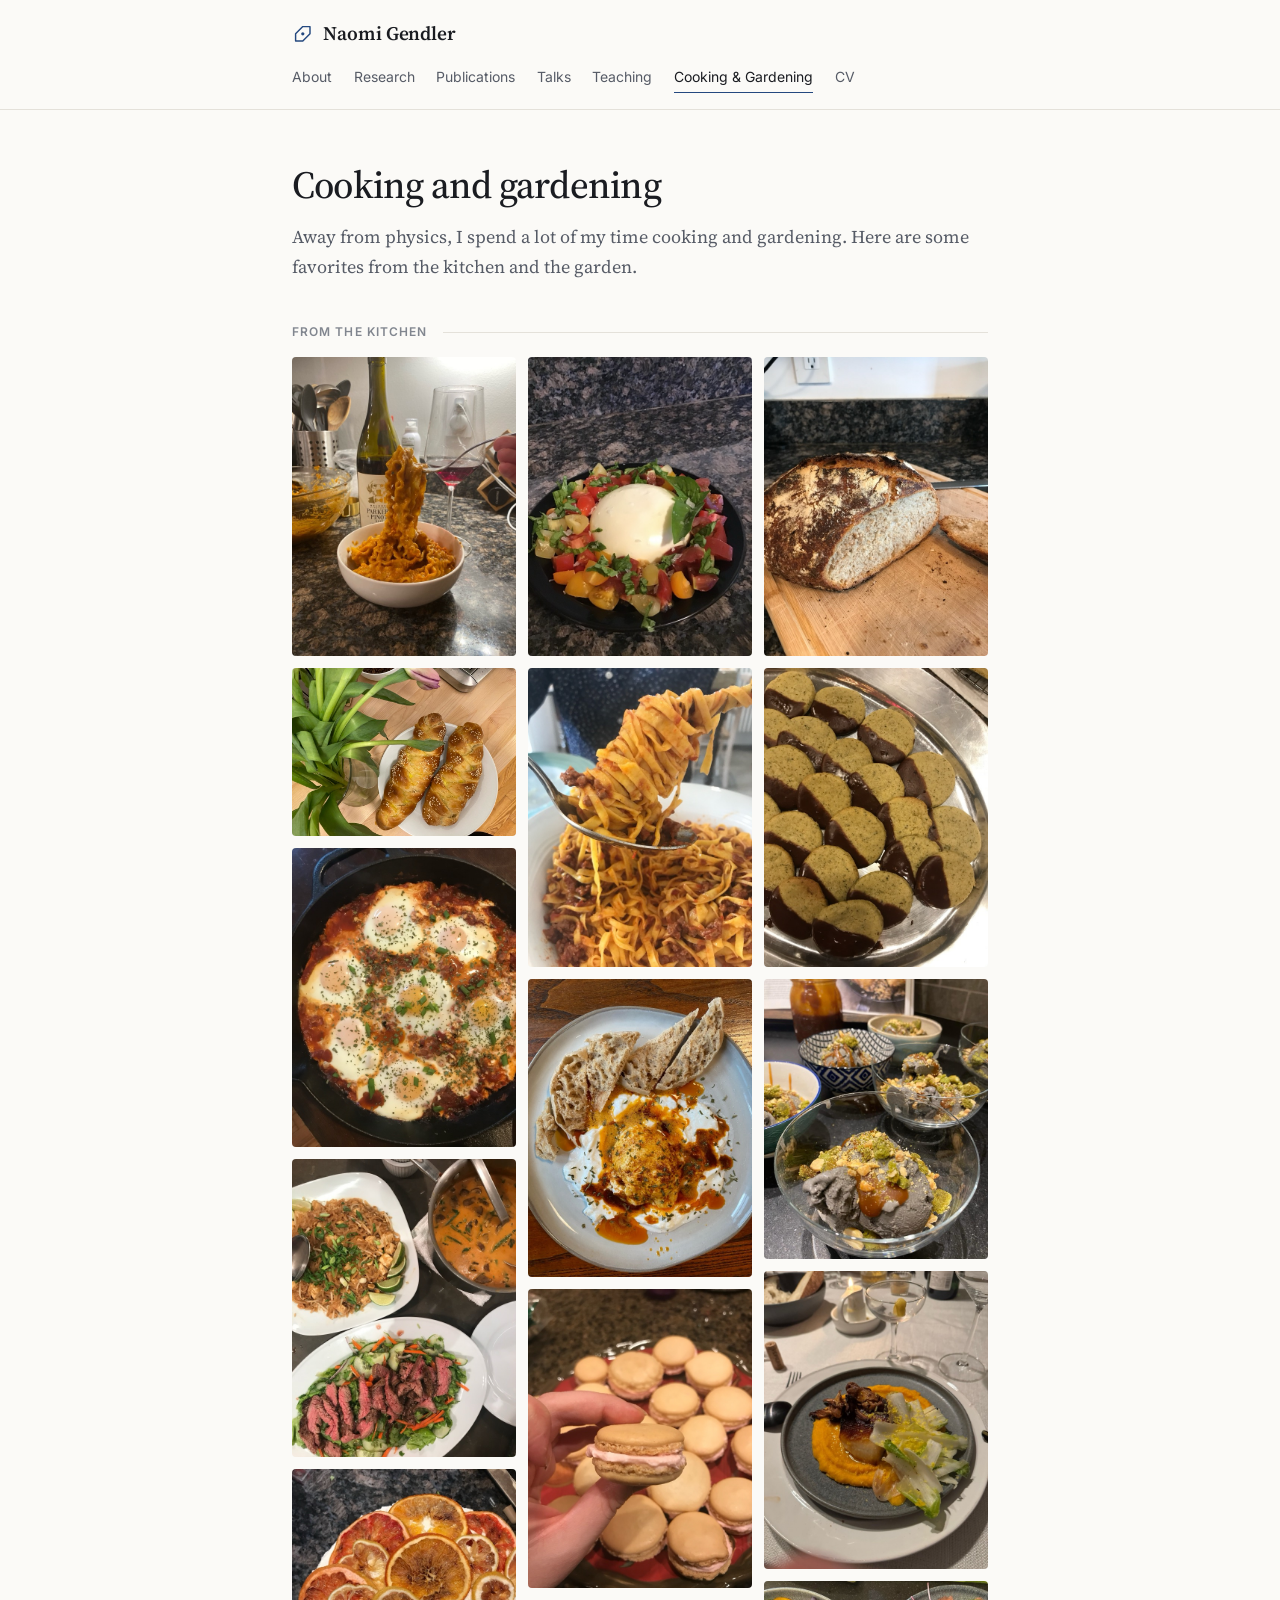
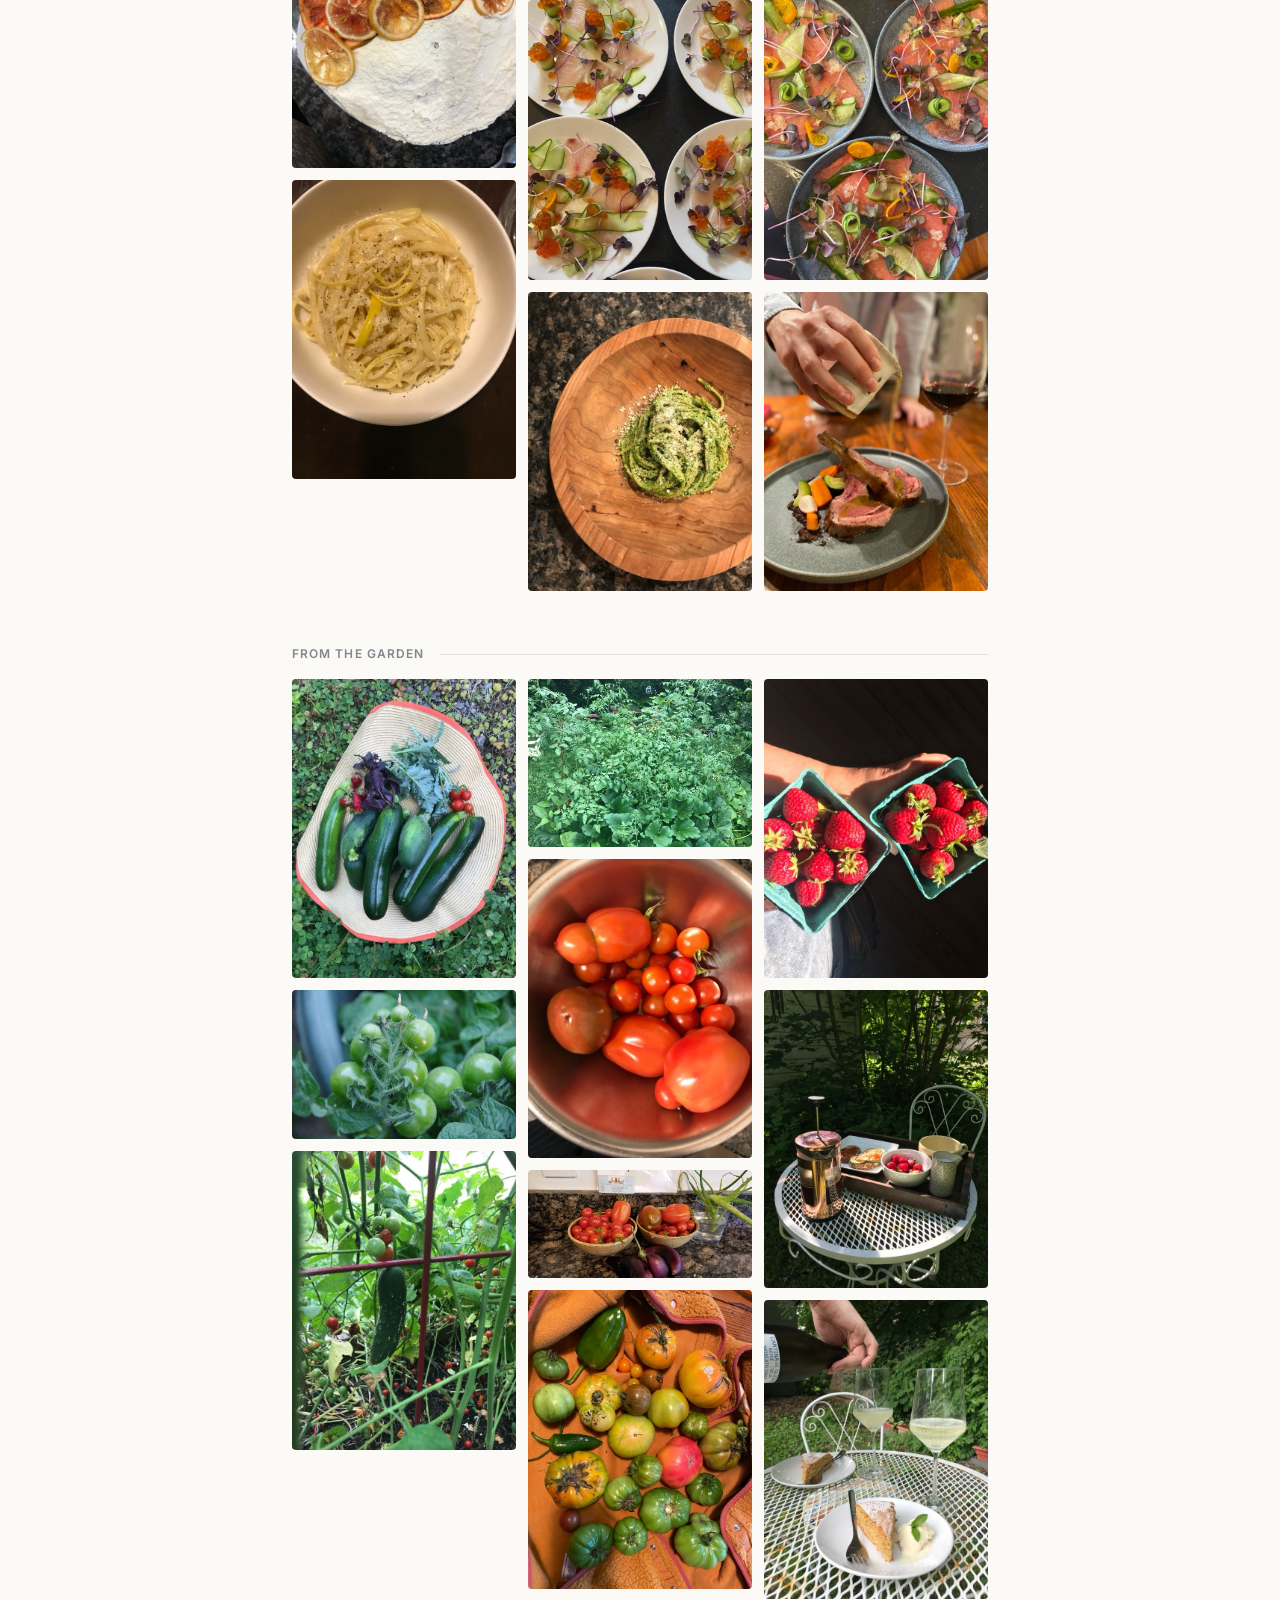
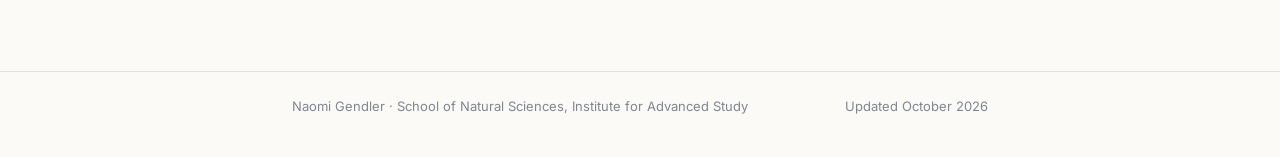
==== cooking-gardening.html @ 165ab345 "Add Cooking and Gardening page Photo gallery with kitchen and garden sections (28 photos, each in a " ====
<!doctype html>
<html lang="en">
<head>
<meta charset="utf-8">
<meta name="viewport" content="width=device-width, initial-scale=1">
<title>Cooking and Gardening · Naomi Gendler</title>
<meta name="description" content="Photos from Naomi Gendler’s garden and kitchen.">
<link rel="canonical" href="https://naomi-gendler.com/cooking-gardening.html">
<meta name="theme-color" content="#fbfaf7" media="(prefers-color-scheme: light)">
<meta name="theme-color" content="#111317" media="(prefers-color-scheme: dark)">
<link rel="icon" href="assets/favicon.svg" type="image/svg+xml">
<link rel="preconnect" href="https://fonts.googleapis.com">
<link rel="preconnect" href="https://fonts.gstatic.com" crossorigin>
<link rel="stylesheet" href="https://fonts.googleapis.com/css2?family=Inter:wght@400;500;600&family=Source+Serif+4:ital,opsz,wght@0,8..60,400..600;1,8..60,400&display=swap">
<link rel="stylesheet" href="assets/style.css">
</head>
<body>
<a class="skip" href="#main">Skip to content</a>

<header class="site-header">
  <div class="wrap">
    <a class="site-name" href="./">
      <svg viewBox="0 0 24 24" aria-hidden="true"><polygon points="20,12 20,4 12,4 4,12 4,20 12,20" fill="none" stroke="var(--accent)" stroke-width="1.6" stroke-linejoin="round"/><circle cx="12" cy="12" r="1.8" fill="var(--accent)"/></svg>
      Naomi Gendler
    </a>
    <nav class="site-nav" aria-label="Main">
      <ul>
        <li><a href="./">About</a></li>
        <li><a href="research.html">Research</a></li>
        <li><a href="publications.html">Publications</a></li>
        <li><a href="talks.html">Talks</a></li>
        <li><a href="teaching.html">Teaching</a></li>
        <li><a href="cooking-gardening.html" aria-current="page">Cooking &amp; Gardening</a></li>
        <li><a href="Gendler_CV.pdf">CV</a></li>
      </ul>
    </nav>
  </div>
</header>

<main id="main">
  <div class="wrap">
    <h1 class="page-title">Cooking and gardening</h1>
    <p class="page-intro">Away from physics, I spend a lot of my time cooking and gardening. Here are some favorites from the kitchen and the garden.</p>

    <section>
      <h2 class="label">From the kitchen</h2>
      <div class="gallery">
        <a href="assets/cooking-gardening/mafaldine-red-pesto.jpg"><img src="assets/cooking-gardening/mafaldine-red-pesto-sm.jpg" alt="Mafaldine in red pesto" width="600" height="800" loading="lazy" decoding="async"></a>
        <a href="assets/cooking-gardening/challah.jpg"><img src="assets/cooking-gardening/challah-sm.jpg" alt="Challah" width="800" height="600" loading="lazy" decoding="async"></a>
        <a href="assets/cooking-gardening/shakshuka.jpg"><img src="assets/cooking-gardening/shakshuka-sm.jpg" alt="Shakshuka" width="600" height="800" loading="lazy" decoding="async"></a>
        <a href="assets/cooking-gardening/thai-dinner.jpg"><img src="assets/cooking-gardening/thai-dinner-sm.jpg" alt="Pad thai, curry and a steak salad" width="600" height="800" loading="lazy" decoding="async"></a>
        <a href="assets/cooking-gardening/chocolate-citrus-cake.jpg"><img src="assets/cooking-gardening/chocolate-citrus-cake-sm.jpg" alt="Chocolate cake with whipped cream frosting and dried citrus" width="600" height="800" loading="lazy" decoding="async"></a>
        <a href="assets/cooking-gardening/pasta-al-limone.jpg"><img src="assets/cooking-gardening/pasta-al-limone-sm.jpg" alt="Pasta al limone" width="600" height="800" loading="lazy" decoding="async"></a>
        <a href="assets/cooking-gardening/homemade-mozzarella.jpg"><img src="assets/cooking-gardening/homemade-mozzarella-sm.jpg" alt="Homemade mozzarella" width="600" height="800" loading="lazy" decoding="async"></a>
        <a href="assets/cooking-gardening/tajarin.jpg"><img src="assets/cooking-gardening/tajarin-sm.jpg" alt="Tajarin in Piedmont" width="600" height="800" loading="lazy" decoding="async"></a>
        <a href="assets/cooking-gardening/cilbir.jpg"><img src="assets/cooking-gardening/cilbir-sm.jpg" alt="Çilbir (Turkish eggs)" width="600" height="800" loading="lazy" decoding="async"></a>
        <a href="assets/cooking-gardening/macarons.jpg"><img src="assets/cooking-gardening/macarons-sm.jpg" alt="Macarons" width="600" height="800" loading="lazy" decoding="async"></a>
        <a href="assets/cooking-gardening/hamachi-crudo.jpg"><img src="assets/cooking-gardening/hamachi-crudo-sm.jpg" alt="Hamachi crudo" width="639" height="800" loading="lazy" decoding="async"></a>
        <a href="assets/cooking-gardening/kale-pesto.jpg"><img src="assets/cooking-gardening/kale-pesto-sm.jpg" alt="Kale pesto" width="600" height="800" loading="lazy" decoding="async"></a>
        <a href="assets/cooking-gardening/country-loaf.jpg"><img src="assets/cooking-gardening/country-loaf-sm.jpg" alt="A crusty country loaf" width="600" height="800" loading="lazy" decoding="async"></a>
        <a href="assets/cooking-gardening/mint-cookies.jpg"><img src="assets/cooking-gardening/mint-cookies-sm.jpg" alt="Mint cookies" width="600" height="800" loading="lazy" decoding="async"></a>
        <a href="assets/cooking-gardening/black-sesame-ice-cream.jpg"><img src="assets/cooking-gardening/black-sesame-ice-cream-sm.jpg" alt="Black sesame ice cream with soy sauce caramel and matcha cookie crumble" width="640" height="800" loading="lazy" decoding="async"></a>
        <a href="assets/cooking-gardening/miso-black-cod.jpg"><img src="assets/cooking-gardening/miso-black-cod-sm.jpg" alt="Miso black cod on a butternut squash purée with endive salad and shaved cured egg yolks" width="600" height="800" loading="lazy" decoding="async"></a>
        <a href="assets/cooking-gardening/watermelon-crudo.jpg"><img src="assets/cooking-gardening/watermelon-crudo-sm.jpg" alt="Vegan watermelon crudo" width="600" height="800" loading="lazy" decoding="async"></a>
        <a href="assets/cooking-gardening/rack-of-lamb.jpg"><img src="assets/cooking-gardening/rack-of-lamb-sm.jpg" alt="Rack of lamb with vegetables" width="600" height="800" loading="lazy" decoding="async"></a>
      </div>
    </section>

    <section>
      <h2 class="label">From the garden</h2>
      <div class="gallery">
        <a href="assets/cooking-gardening/summer-harvest.jpg"><img src="assets/cooking-gardening/summer-harvest-sm.jpg" alt="A summer harvest of zucchini, cucumbers, tomatoes and greens" width="600" height="800" loading="lazy" decoding="async"></a>
        <a href="assets/cooking-gardening/green-cherry-tomatoes.jpg"><img src="assets/cooking-gardening/green-cherry-tomatoes-sm.jpg" alt="Cherry tomatoes, still green on the vine" width="800" height="533" loading="lazy" decoding="async"></a>
        <a href="assets/cooking-gardening/cucumber-trellis.jpg"><img src="assets/cooking-gardening/cucumber-trellis-sm.jpg" alt="A cucumber and cherry tomatoes on the trellis" width="600" height="800" loading="lazy" decoding="async"></a>
        <a href="assets/cooking-gardening/vegetable-garden.jpg"><img src="assets/cooking-gardening/vegetable-garden-sm.jpg" alt="The vegetable garden in midsummer" width="800" height="600" loading="lazy" decoding="async"></a>
        <a href="assets/cooking-gardening/tomato-bowl.jpg"><img src="assets/cooking-gardening/tomato-bowl-sm.jpg" alt="A bowl of ripe tomatoes" width="600" height="800" loading="lazy" decoding="async"></a>
        <a href="assets/cooking-gardening/harvest-counter.jpg"><img src="assets/cooking-gardening/harvest-counter-sm.jpg" alt="Cherry tomatoes, peppers and eggplants" width="800" height="387" loading="lazy" decoding="async"></a>
        <a href="assets/cooking-gardening/heirloom-tomatoes.jpg"><img src="assets/cooking-gardening/heirloom-tomatoes-sm.jpg" alt="End-of-season heirloom tomatoes and peppers" width="600" height="800" loading="lazy" decoding="async"></a>
        <a href="assets/cooking-gardening/strawberries.jpg"><img src="assets/cooking-gardening/strawberries-sm.jpg" alt="Freshly picked strawberries" width="600" height="800" loading="lazy" decoding="async"></a>
        <a href="assets/cooking-gardening/garden-breakfast.jpg"><img src="assets/cooking-gardening/garden-breakfast-sm.jpg" alt="Breakfast in the garden" width="600" height="800" loading="lazy" decoding="async"></a>
        <a href="assets/cooking-gardening/garden-cake.jpg"><img src="assets/cooking-gardening/garden-cake-sm.jpg" alt="Cake and sparkling wine in the garden" width="600" height="800" loading="lazy" decoding="async"></a>
      </div>
    </section>
  </div>
</main>

<dialog class="lightbox" aria-label="Photo viewer">
  <figure>
    <img alt="">
    <figcaption></figcaption>
  </figure>
  <button type="button" class="lb-prev" aria-label="Previous photo">‹</button>
  <button type="button" class="lb-next" aria-label="Next photo">›</button>
  <button type="button" class="lb-close" aria-label="Close" autofocus>×</button>
</dialog>

<footer class="site-footer">
  <div class="wrap">
    <span>Naomi Gendler · School of Natural Sciences, Institute for Advanced Study</span>
    <span>Updated October 2026</span>
  </div>
</footer>

<script>
  // Opens gallery photos in a full-screen viewer. Without <dialog> support,
  // the links simply open the full-size image.
  (function () {
    var links = Array.prototype.slice.call(document.querySelectorAll(".gallery a"));
    var dlg = document.querySelector(".lightbox");
    if (!dlg || typeof dlg.showModal !== "function") return;
    var img = dlg.querySelector("img"), cap = dlg.querySelector("figcaption"), cur = 0;

    function show(n) {
      cur = (n + links.length) % links.length;
      var thumb = links[cur].querySelector("img");
      img.src = links[cur].href;
      img.alt = thumb.alt;
      cap.textContent = thumb.alt;
    }

    links.forEach(function (a, n) {
      a.addEventListener("click", function (e) {
        e.preventDefault();
        show(n);
        dlg.showModal();
      });
    });
    dlg.querySelector(".lb-prev").addEventListener("click", function () { show(cur - 1); });
    dlg.querySelector(".lb-next").addEventListener("click", function () { show(cur + 1); });
    dlg.querySelector(".lb-close").addEventListener("click", function () { dlg.close(); });
    dlg.addEventListener("click", function (e) { if (e.target === dlg) dlg.close(); });
    dlg.addEventListener("keydown", function (e) {
      if (e.key === "ArrowLeft") show(cur - 1);
      if (e.key === "ArrowRight") show(cur + 1);
    });
    dlg.addEventListener("close", function () {
      img.removeAttribute("src");
      links[cur].focus();
    });
  })();
</script>
</body>
</html>
---- assets/style.css ----
/* naomi-gendler.com: shared styles for every page */

:root {
  --bg: #fbfaf7;
  --text: #1a1c21;
  --muted: #565b66;
  --faint: #81868f;
  --rule: #e4e1da;
  --accent: #24487f;
  --accent-strong: #163463;
  --accent-wash: #eef1f6;
  --serif: "Source Serif 4", "Source Serif Pro", Georgia, "Times New Roman", serif;
  --sans: "Inter", ui-sans-serif, system-ui, -apple-system, "Segoe UI", Roboto, sans-serif;
  --measure: 46rem;
  color-scheme: light;
}

@media (prefers-color-scheme: dark) {
  :root {
    --bg: #111317;
    --text: #e6e4df;
    --muted: #a6aab3;
    --faint: #7d828c;
    --rule: #2a2e35;
    --accent: #9fbbea;
    --accent-strong: #c6d6f3;
    --accent-wash: #19202b;
    color-scheme: dark;
  }
}

*, *::before, *::after { box-sizing: border-box; }

html { -webkit-text-size-adjust: 100%; text-size-adjust: 100%; }

body {
  margin: 0;
  background: var(--bg);
  color: var(--text);
  font-family: var(--serif);
  font-size: 1.125rem;
  line-height: 1.65;
  font-optical-sizing: auto;
  -webkit-font-smoothing: antialiased;
  -moz-osx-font-smoothing: grayscale;
}

a {
  color: var(--accent);
  text-decoration-thickness: 1px;
  text-underline-offset: 0.18em;
  text-decoration-color: color-mix(in srgb, var(--accent) 35%, transparent);
}
a:hover { color: var(--accent-strong); text-decoration-color: currentColor; }
:focus-visible { outline: 2px solid var(--accent); outline-offset: 3px; border-radius: 2px; }

p { margin: 0 0 1rem; }
em, i { font-style: italic; }

.wrap { max-width: var(--measure); margin: 0 auto; padding: 0 1.25rem; }

.skip { position: absolute; left: -9999px; }
.skip:focus { left: 1rem; top: 1rem; z-index: 10; background: var(--bg); padding: 0.5rem 0.75rem; }

/* ---------- Header ---------- */

.site-header { border-bottom: 1px solid var(--rule); }
.site-header .wrap {
  display: flex;
  flex-wrap: wrap;
  align-items: center;
  justify-content: space-between;
  gap: 0.75rem 2rem;
  padding-top: 1.15rem;
  padding-bottom: 1.05rem;
}

.site-name {
  display: inline-flex;
  align-items: center;
  gap: 0.6rem;
  font-size: 1.2rem;
  font-weight: 600;
  letter-spacing: -0.005em;
  color: var(--text);
  text-decoration: none;
}
.site-name:hover { color: var(--text); }
.site-name svg { width: 1.35rem; height: 1.35rem; flex: none; }

.site-nav { font-family: var(--sans); font-size: 0.875rem; }
.site-nav ul { list-style: none; margin: 0; padding: 0; display: flex; flex-wrap: wrap; gap: 0.25rem 1.35rem; }
.site-nav a {
  display: inline-block;
  padding: 0.2rem 0;
  color: var(--muted);
  text-decoration: none;
  border-bottom: 1.5px solid transparent;
}
.site-nav a:hover { color: var(--text); }
.site-nav a[aria-current="page"] { color: var(--text); border-bottom-color: var(--accent); }

/* ---------- Page scaffolding ---------- */

main { padding: 3.25rem 0 4.5rem; }

h1, h2, h3 { font-family: var(--serif); font-weight: 600; line-height: 1.2; letter-spacing: -0.01em; margin: 0; }

.page-title { font-size: clamp(2rem, 5vw, 2.4rem); font-weight: 500; letter-spacing: -0.02em; margin-bottom: 0.85rem; }
.page-intro { color: var(--muted); margin-bottom: 2.75rem; }
.page-title + section { margin-top: 2.25rem; }

section + section { margin-top: 3.5rem; }

/* Small uppercase label followed by a hairline, used to open list sections. */
.label {
  display: flex;
  align-items: center;
  gap: 1rem;
  margin: 0 0 1.1rem;
  font-family: var(--sans);
  font-size: 0.75rem;
  font-weight: 600;
  letter-spacing: 0.09em;
  text-transform: uppercase;
  color: var(--faint);
}
.label::after { content: ""; flex: 1; height: 1px; background: var(--rule); }

.sublabel {
  font-family: var(--sans);
  font-size: 0.875rem;
  font-weight: 600;
  color: var(--text);
  margin: 1.75rem 0 0.4rem;
}

.note { font-family: var(--sans); font-size: 0.8125rem; color: var(--faint); margin-top: 0.75rem; }

/* ---------- Home ---------- */

.hero { display: grid; grid-template-columns: minmax(0, 1fr); gap: 2.5rem; align-items: start; }
.hero:has(.portrait) { grid-template-columns: minmax(0, 1fr) 11rem; }
.hero h1 { font-size: clamp(2.5rem, 7vw, 3.2rem); font-weight: 500; letter-spacing: -0.025em; line-height: 1.05; }
.role { font-family: var(--sans); font-size: 0.95rem; line-height: 1.5; color: var(--muted); margin: 0.75rem 0 1.9rem; }
.lede { font-size: 1.3rem; line-height: 1.5; }

.portrait { margin: 0.4rem 0 0; }
.portrait img { display: block; width: 100%; height: auto; aspect-ratio: 4 / 5; object-fit: cover; border-radius: 4px; }

.contact { display: flex; flex-wrap: wrap; gap: 0.55rem; margin-top: 1.9rem; font-family: var(--sans); font-size: 0.875rem; }
.contact a {
  display: inline-flex;
  align-items: center;
  padding: 0.42rem 0.85rem;
  border: 1px solid var(--rule);
  border-radius: 999px;
  color: var(--text);
  text-decoration: none;
  transition: border-color 0.15s, color 0.15s;
}
.contact a:hover { border-color: var(--accent); color: var(--accent); }
.contact a.primary { background: var(--accent); border-color: var(--accent); color: var(--bg); }
.contact a.primary:hover { background: var(--accent-strong); border-color: var(--accent-strong); color: var(--bg); }

.areas { display: grid; grid-template-columns: repeat(3, minmax(0, 1fr)); gap: 0.9rem; }
.area {
  display: flex;
  flex-direction: column;
  padding: 1.05rem 1.1rem 1.1rem;
  border: 1px solid var(--rule);
  border-radius: 6px;
  color: var(--text);
  text-decoration: none;
  transition: border-color 0.15s;
}
.area:hover { border-color: var(--accent); color: var(--text); }
.area h3 { font-size: 1.05rem; margin-bottom: 0.45rem; }
.area p { flex: 1; margin: 0 0 0.8rem; font-size: 0.95rem; line-height: 1.5; color: var(--muted); }
.area .more { font-family: var(--sans); font-size: 0.8125rem; color: var(--accent); }

/* ---------- Dated lists (news, talks, teaching) ---------- */

.dated { list-style: none; margin: 0; padding: 0; }
.dated li {
  display: grid;
  grid-template-columns: 6.25rem minmax(0, 1fr);
  gap: 1.1rem;
  padding: 0.7rem 0;
  border-top: 1px solid var(--rule);
}
.dated li:last-child { border-bottom: 1px solid var(--rule); }
.dated .when {
  font-family: var(--sans);
  font-size: 0.8125rem;
  line-height: 1.5;
  color: var(--faint);
  padding-top: 0.2rem;
  font-variant-numeric: tabular-nums;
}
.dated .title { font-weight: 600; }
.dated .where { display: block; font-size: 0.975rem; color: var(--muted); }
.dated .tag {
  font-family: var(--sans);
  font-size: 0.75rem;
  color: var(--muted);
  border: 1px solid var(--rule);
  border-radius: 999px;
  padding: 0.05rem 0.5rem;
  margin-left: 0.35rem;
  white-space: nowrap;
  vertical-align: 0.1em;
}

/* ---------- Research ---------- */

.theme h2 { font-size: 1.55rem; margin-bottom: 1rem; }
.theme + .theme { margin-top: 3.75rem; padding-top: 3rem; border-top: 1px solid var(--rule); }
.paper-ref { font-style: italic; }

.key-papers { margin-top: 1.5rem; padding: 1rem 1.2rem 1.1rem; background: var(--accent-wash); border-radius: 6px; }
.key-papers h3 {
  font-family: var(--sans);
  font-size: 0.75rem;
  font-weight: 600;
  letter-spacing: 0.09em;
  text-transform: uppercase;
  color: var(--muted);
  margin-bottom: 0.55rem;
}
.key-papers ul { list-style: none; margin: 0; padding: 0; font-size: 1rem; line-height: 1.45; }
.key-papers li + li { margin-top: 0.5rem; }
.key-papers .venue { font-family: var(--sans); font-size: 0.8125rem; color: var(--muted); white-space: nowrap; }

/* ---------- Publications ---------- */

.year-group {
  display: grid;
  grid-template-columns: 4.25rem minmax(0, 1fr);
  gap: 1.1rem;
  padding-top: 1.4rem;
  margin-top: 1.4rem;
  border-top: 1px solid var(--rule);
}
.year-group h2 { font-family: var(--sans); font-size: 0.875rem; font-weight: 600; letter-spacing: 0; color: var(--faint); padding-top: 0.2rem; }

.pubs { list-style: none; margin: 0; padding: 0; }
.pub + .pub { margin-top: 1.5rem; }
.pub-title { font-size: 1.075rem; font-weight: 600; line-height: 1.35; color: var(--text); text-decoration: none; }
a.pub-title:hover { color: var(--accent); text-decoration: underline; }
.pub-authors { margin-top: 0.25rem; font-size: 1rem; line-height: 1.5; color: var(--muted); }
.pub-authors .me { color: var(--text); font-weight: 600; }
.pub-meta {
  display: flex;
  flex-wrap: wrap;
  gap: 0.2rem 0.95rem;
  margin-top: 0.35rem;
  font-family: var(--sans);
  font-size: 0.8125rem;
  color: var(--faint);
}
.pub-meta a { text-decoration: none; }
.pub-meta a:hover { text-decoration: underline; }
.pub-meta .journal { color: var(--muted); }

/* ---------- Photo gallery and viewer ---------- */

.gallery { columns: 3; column-gap: 0.75rem; }
.gallery a {
  display: block;
  margin: 0 0 0.75rem;
  break-inside: avoid;
  border-radius: 4px;
  overflow: hidden;
  background: var(--rule);
}
.gallery img { display: block; width: 100%; height: auto; transition: transform 0.35s ease; }
.gallery a:hover img { transform: scale(1.025); }

.lightbox {
  width: 100%;
  height: 100%;
  max-width: 100%;
  max-height: 100%;
  margin: 0;
  padding: 3.5rem 3.5rem 1.5rem;
  border: 0;
  background: rgba(12, 13, 16, 0.97);
  color: #e6e4df;
}
.lightbox[open] { display: flex; align-items: center; justify-content: center; }
.lightbox::backdrop { background: transparent; }
.lightbox figure { margin: 0; display: flex; flex-direction: column; align-items: center; gap: 0.8rem; }
.lightbox img { display: block; max-width: 100%; max-height: calc(100vh - 8rem); width: auto; height: auto; border-radius: 3px; }
.lightbox figcaption { font-family: var(--sans); font-size: 0.875rem; color: #c3c6cd; text-align: center; }
.lightbox button {
  position: absolute;
  padding: 0.4rem 0.8rem;
  border: 0;
  background: none;
  color: #fff;
  font: 300 2.25rem/1 var(--sans);
  opacity: 0.75;
  cursor: pointer;
}
.lightbox button:hover { opacity: 1; }
.lb-close { top: 0.6rem; right: 0.6rem; }
.lb-prev, .lb-next { top: 50%; transform: translateY(-50%); }
.lb-prev { left: 0.4rem; }
.lb-next { right: 0.4rem; }

/* ---------- Footer ---------- */

.site-footer { border-top: 1px solid var(--rule); font-family: var(--sans); font-size: 0.8125rem; color: var(--faint); }
.site-footer .wrap { display: flex; flex-wrap: wrap; justify-content: space-between; gap: 0.4rem 1.5rem; padding-top: 1.5rem; padding-bottom: 2.5rem; }
.site-footer a { color: var(--muted); text-decoration: none; }
.site-footer a:hover { color: var(--accent); text-decoration: underline; }

/* ---------- Small screens ---------- */

@media (max-width: 720px) {
  .areas { grid-template-columns: minmax(0, 1fr); }
}

@media (max-width: 600px) {
  body { font-size: 1.0625rem; }
  main { padding-top: 2.25rem; }
  .site-nav { width: 100%; font-size: 0.8125rem; }
  .site-nav ul { gap: 0.25rem 1rem; }
  .hero:has(.portrait) { grid-template-columns: minmax(0, 1fr); gap: 1.5rem; }
  .portrait { order: -1; width: 8.5rem; margin: 0; }
  .lede { font-size: 1.2rem; }
  .dated li { grid-template-columns: minmax(0, 1fr); gap: 0.1rem; }
  .dated .when { padding-top: 0; }
  .year-group { grid-template-columns: minmax(0, 1fr); gap: 0.6rem; }
  .key-papers .venue { white-space: normal; }
  .gallery { columns: 2; column-gap: 0.5rem; }
  .gallery a { margin-bottom: 0.5rem; }
  .lightbox { padding: 3rem 0.5rem 1rem; }
  .lb-prev, .lb-next { top: auto; bottom: 0.5rem; transform: none; }
}

/* ---------- Print ---------- */

@media print {
  .site-nav, .skip, .contact { display: none; }
  body { background: #fff; color: #000; font-size: 11pt; }
  main { padding: 1rem 0; }
  a { color: inherit; text-decoration: none; }
}
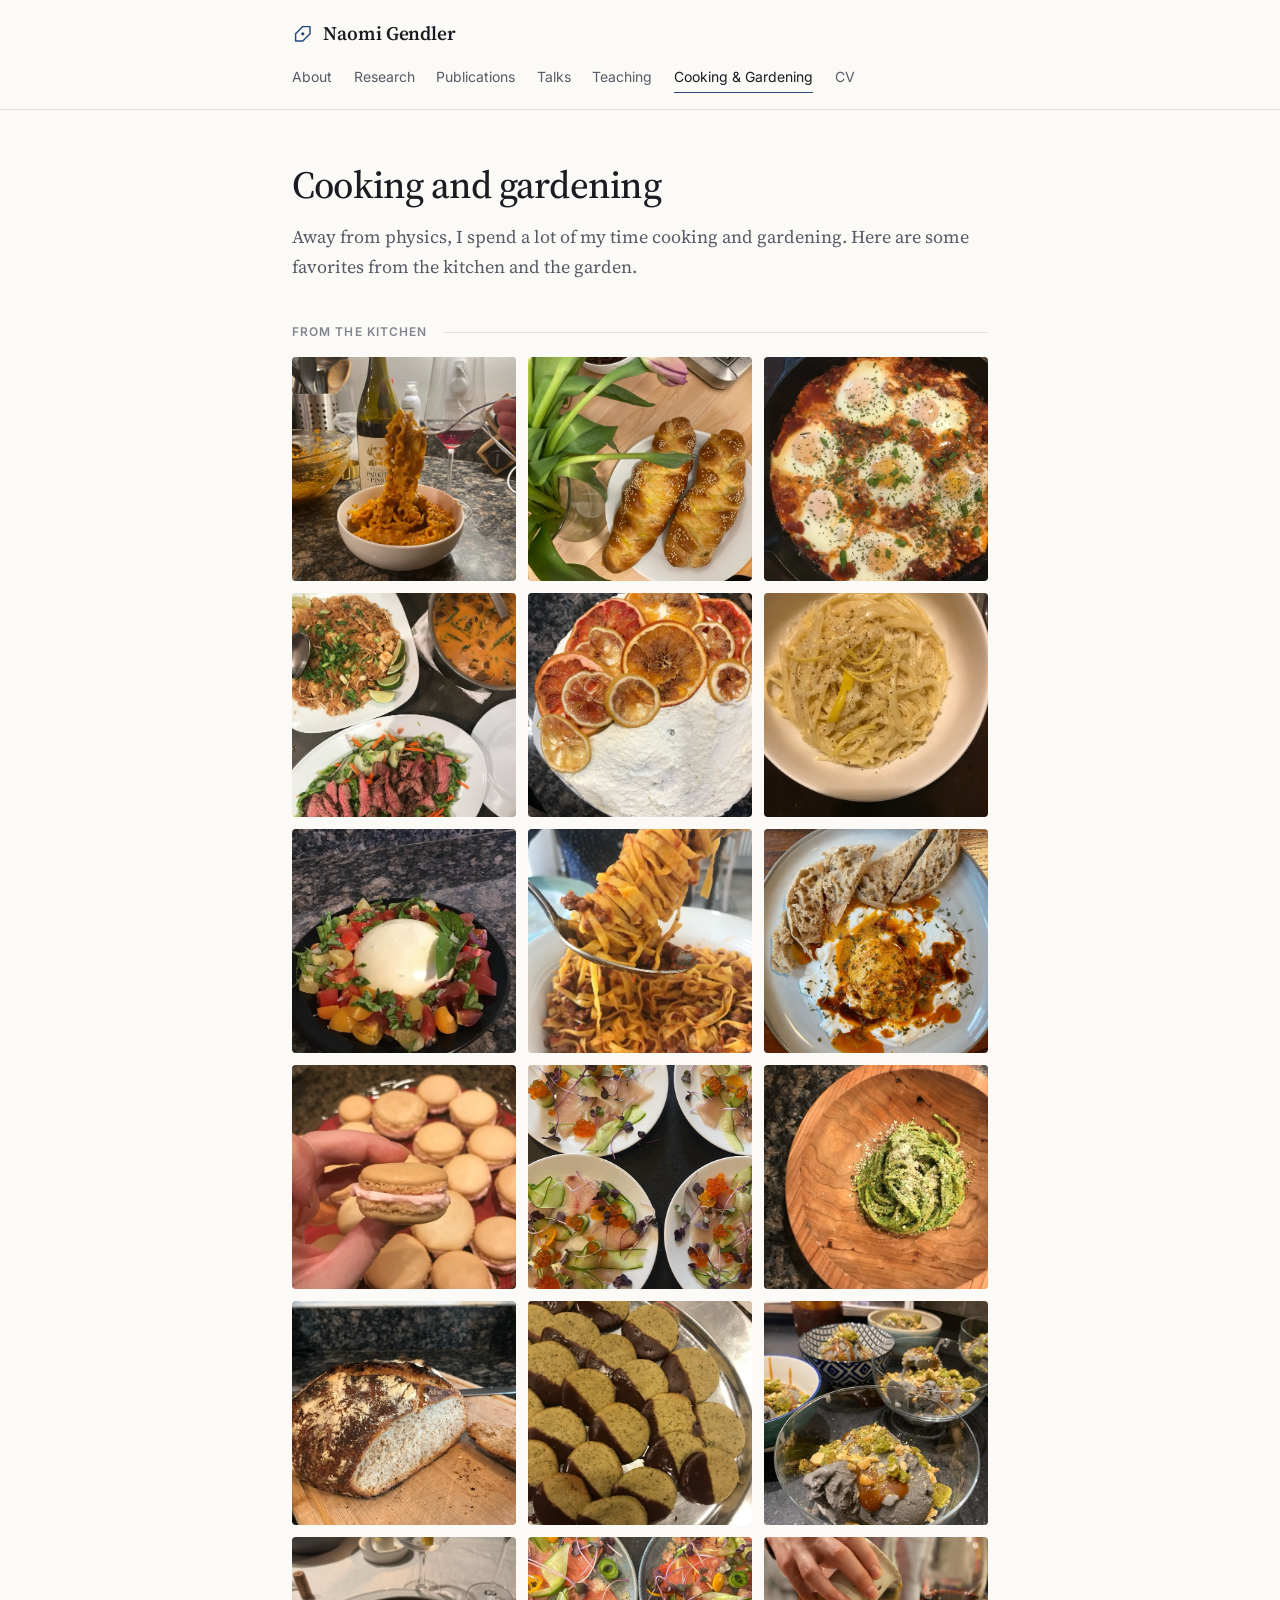
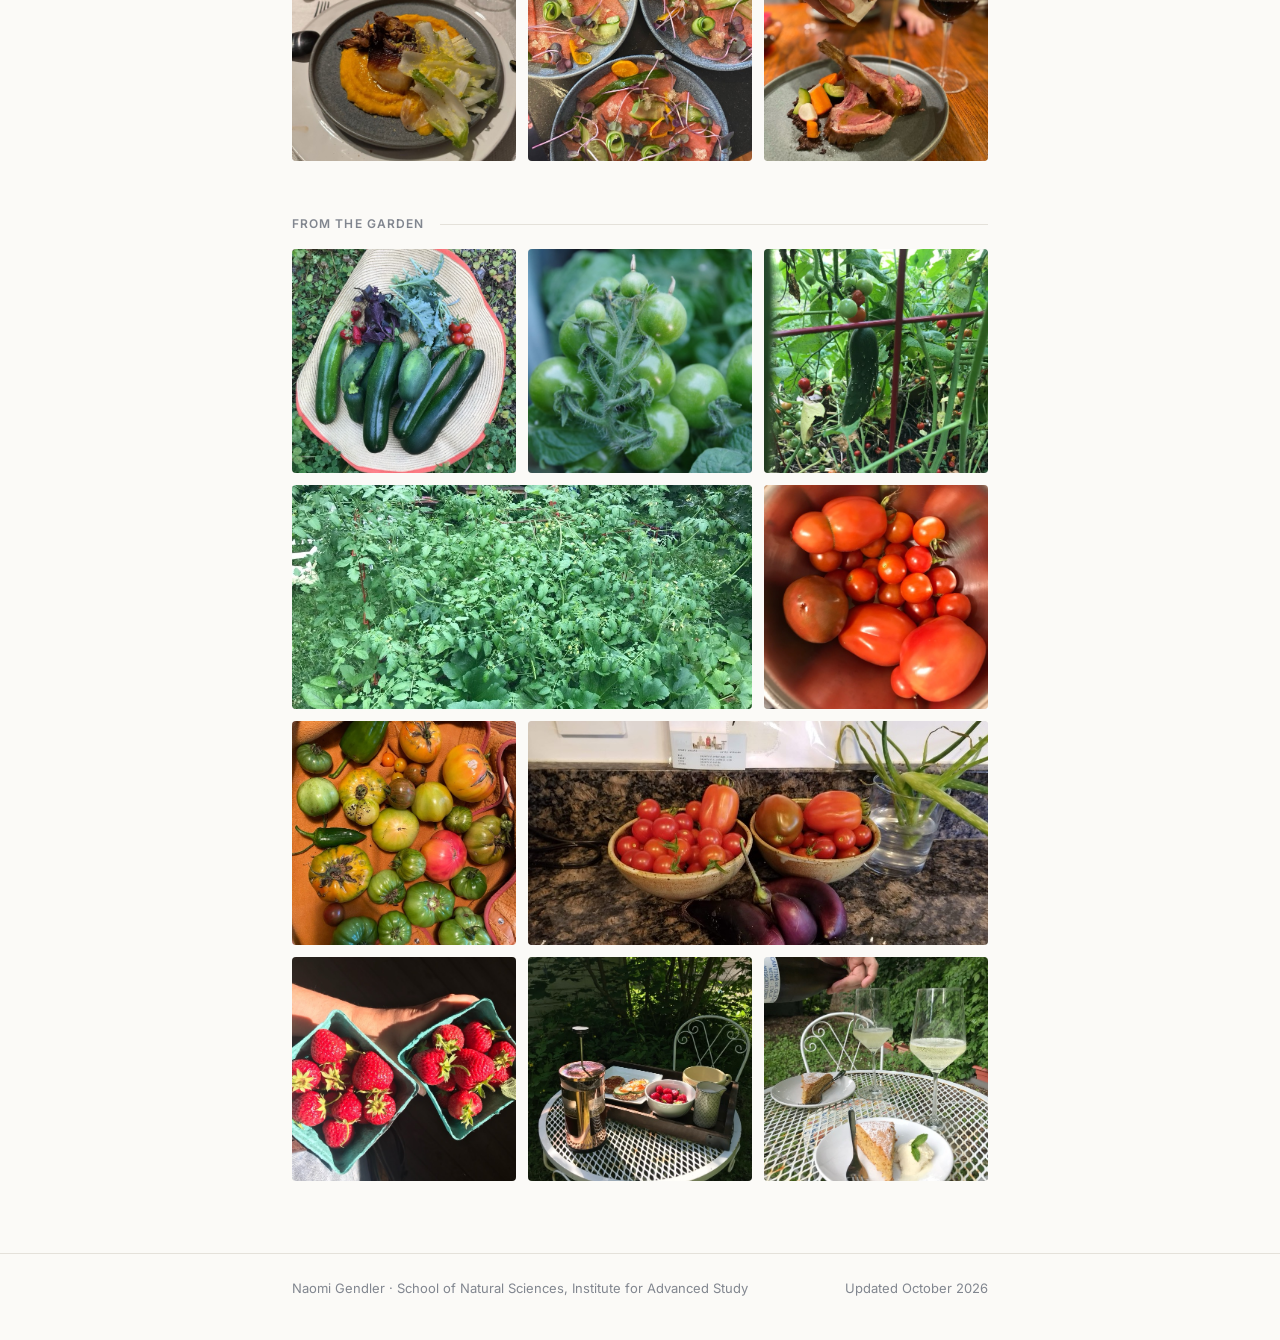
==== commit 272352be: "Add recorded talks and even out the photo grid Talks page: a "Recorded talks" section with six video" ====
--- a/cooking-gardening.html
+++ b/cooking-gardening.html
@@ -72,10 +72,10 @@
         <a href="assets/cooking-gardening/summer-harvest.jpg"><img src="assets/cooking-gardening/summer-harvest-sm.jpg" alt="A summer harvest of zucchini, cucumbers, tomatoes and greens" width="600" height="800" loading="lazy" decoding="async"></a>
         <a href="assets/cooking-gardening/green-cherry-tomatoes.jpg"><img src="assets/cooking-gardening/green-cherry-tomatoes-sm.jpg" alt="Cherry tomatoes, still green on the vine" width="800" height="533" loading="lazy" decoding="async"></a>
         <a href="assets/cooking-gardening/cucumber-trellis.jpg"><img src="assets/cooking-gardening/cucumber-trellis-sm.jpg" alt="A cucumber and cherry tomatoes on the trellis" width="600" height="800" loading="lazy" decoding="async"></a>
-        <a href="assets/cooking-gardening/vegetable-garden.jpg"><img src="assets/cooking-gardening/vegetable-garden-sm.jpg" alt="The vegetable garden in midsummer" width="800" height="600" loading="lazy" decoding="async"></a>
+        <a class="wide" href="assets/cooking-gardening/vegetable-garden.jpg"><img src="assets/cooking-gardening/vegetable-garden-sm.jpg" alt="The vegetable garden in midsummer" width="800" height="600" loading="lazy" decoding="async"></a>
         <a href="assets/cooking-gardening/tomato-bowl.jpg"><img src="assets/cooking-gardening/tomato-bowl-sm.jpg" alt="A bowl of ripe tomatoes" width="600" height="800" loading="lazy" decoding="async"></a>
-        <a href="assets/cooking-gardening/harvest-counter.jpg"><img src="assets/cooking-gardening/harvest-counter-sm.jpg" alt="Cherry tomatoes, peppers and eggplants" width="800" height="387" loading="lazy" decoding="async"></a>
         <a href="assets/cooking-gardening/heirloom-tomatoes.jpg"><img src="assets/cooking-gardening/heirloom-tomatoes-sm.jpg" alt="End-of-season heirloom tomatoes and peppers" width="600" height="800" loading="lazy" decoding="async"></a>
+        <a class="wide" href="assets/cooking-gardening/harvest-counter.jpg"><img src="assets/cooking-gardening/harvest-counter-sm.jpg" alt="Cherry tomatoes and eggplants" width="800" height="387" loading="lazy" decoding="async"></a>
         <a href="assets/cooking-gardening/strawberries.jpg"><img src="assets/cooking-gardening/strawberries-sm.jpg" alt="Freshly picked strawberries" width="600" height="800" loading="lazy" decoding="async"></a>
         <a href="assets/cooking-gardening/garden-breakfast.jpg"><img src="assets/cooking-gardening/garden-breakfast-sm.jpg" alt="Breakfast in the garden" width="600" height="800" loading="lazy" decoding="async"></a>
         <a href="assets/cooking-gardening/garden-cake.jpg"><img src="assets/cooking-gardening/garden-cake-sm.jpg" alt="Cake and sparkling wine in the garden" width="600" height="800" loading="lazy" decoding="async"></a>
--- a/assets/style.css
+++ b/assets/style.css
@@ -212,6 +212,42 @@
   vertical-align: 0.1em;
 }
 
+.dated .tag-link { color: var(--accent); border-color: color-mix(in srgb, var(--accent) 40%, transparent); text-decoration: none; }
+.dated .tag-link:hover { color: var(--bg); background: var(--accent); border-color: var(--accent); }
+
+/* ---------- Recorded talks ---------- */
+
+.videos { display: grid; grid-template-columns: repeat(2, minmax(0, 1fr)); gap: 1.75rem 1.1rem; }
+.video-thumb { position: relative; display: block; aspect-ratio: 16 / 9; border-radius: 4px; overflow: hidden; background: #000; }
+.video-thumb img { position: absolute; inset: 0; width: 100%; height: 100%; object-fit: cover; transition: transform 0.35s ease; }
+.video-thumb:hover img { transform: scale(1.025); }
+.video-thumb::after {
+  content: "";
+  position: absolute;
+  left: 50%;
+  top: 50%;
+  width: 3.2rem;
+  height: 3.2rem;
+  margin: -1.6rem 0 0 -1.6rem;
+  border-radius: 50%;
+  background: rgba(18, 20, 26, 0.72) url("data:image/svg+xml,%3Csvg xmlns='http://www.w3.org/2000/svg' viewBox='0 0 24 24'%3E%3Cpath d='M9 6.5v11l9-5.5z' fill='white'/%3E%3C/svg%3E") center / 1.3rem no-repeat;
+  transition: background-color 0.15s;
+}
+.video-thumb:hover::after { background-color: var(--accent); }
+.video-time {
+  position: absolute;
+  right: 0.45rem;
+  bottom: 0.45rem;
+  padding: 0.05rem 0.4rem;
+  border-radius: 3px;
+  background: rgba(0, 0, 0, 0.75);
+  color: #fff;
+  font: 500 0.75rem/1.45 var(--sans);
+}
+.video-frame { display: block; width: 100%; aspect-ratio: 16 / 9; border: 0; border-radius: 4px; background: #000; }
+.video-title { font-size: 1.02rem; line-height: 1.35; margin: 0.65rem 0 0.2rem; }
+.video-meta { margin: 0; font-family: var(--sans); font-size: 0.8125rem; line-height: 1.45; color: var(--muted); }
+
 /* ---------- Research ---------- */
 
 .theme h2 { font-size: 1.55rem; margin-bottom: 1rem; }
@@ -265,16 +301,19 @@
 
 /* ---------- Photo gallery and viewer ---------- */
 
-.gallery { columns: 3; column-gap: 0.75rem; }
+/* Square tiles keep every row even; .wide tiles span two columns. The grid
+   shows a centered crop, and the viewer shows the whole photo. */
+.gallery { display: grid; grid-template-columns: repeat(3, minmax(0, 1fr)); grid-auto-flow: dense; gap: 0.75rem; }
 .gallery a {
+  position: relative;
   display: block;
-  margin: 0 0 0.75rem;
-  break-inside: avoid;
+  aspect-ratio: 1;
   border-radius: 4px;
   overflow: hidden;
   background: var(--rule);
 }
-.gallery img { display: block; width: 100%; height: auto; transition: transform 0.35s ease; }
+.gallery a.wide { grid-column: span 2; aspect-ratio: auto; }
+.gallery img { position: absolute; inset: 0; width: 100%; height: 100%; object-fit: cover; transition: transform 0.35s ease; }
 .gallery a:hover img { transform: scale(1.025); }
 
 .lightbox {
@@ -334,8 +373,9 @@
   .dated .when { padding-top: 0; }
   .year-group { grid-template-columns: minmax(0, 1fr); gap: 0.6rem; }
   .key-papers .venue { white-space: normal; }
-  .gallery { columns: 2; column-gap: 0.5rem; }
-  .gallery a { margin-bottom: 0.5rem; }
+  .videos { grid-template-columns: minmax(0, 1fr); }
+  .gallery { grid-template-columns: repeat(2, minmax(0, 1fr)); gap: 0.5rem; }
+  .gallery a.wide { aspect-ratio: 2 / 1; }
   .lightbox { padding: 3rem 0.5rem 1rem; }
   .lb-prev, .lb-next { top: auto; bottom: 0.5rem; transform: none; }
 }
